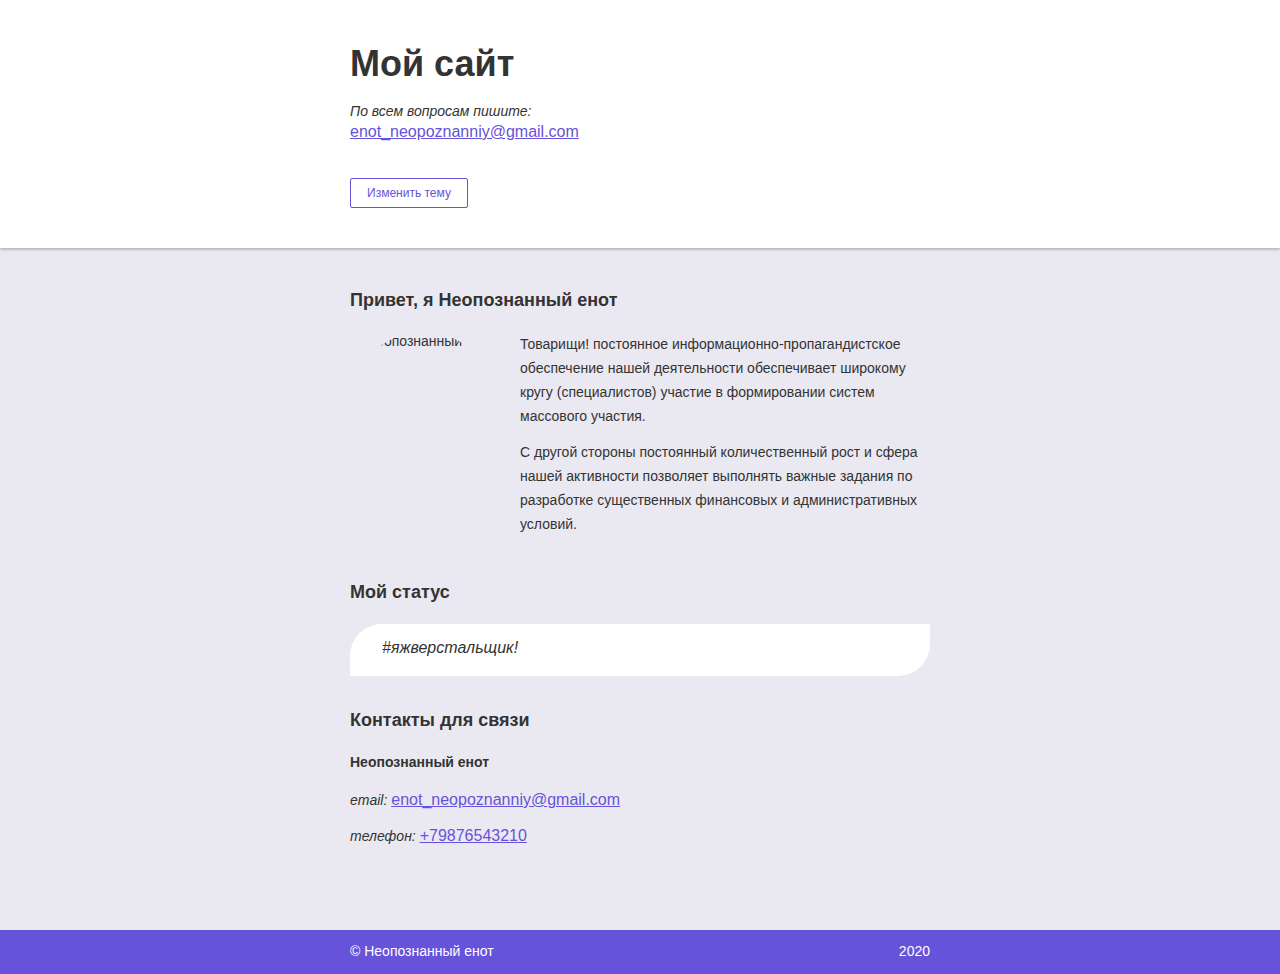
==== index.html @ c96374b6 "upload files" ====
<!DOCTYPE html>
<html lang="ru">
<head>
  <meta charset="utf-8">
  <meta name="viewport" content="width=device-width, initial-scale=1.0">
  <link rel="stylesheet" href="style-themes.css">
  <title>Мой сайт – Неопознанный енот</title>
</head>
<body class="page">
  <header class="page-header">
    <div class="container">
      <h1 class="page-title">Мой сайт</h1>
      <p><i>По всем вопросам пишите:</i><br><a href="mailto:enot_neopoznanniy@gmail.com">enot_neopoznanniy@gmail.com</a></p>
      <button class="theme-button" type="button">Изменить тему</button>
    </div>
  </header>
  <main>
    <section class="about container">
      <h2 class="section-title">Привет, я Неопознанный енот</h2>
      <img class="about-image" src="img/unknown-raccoon.svg" width="147" height="147" alt="Неопознанный енот">
      <div class="about-content">
        <p>Товарищи! постоянное информационно-пропагандистское обеспечение нашей деятельности обеспечивает широкому кругу (специалистов) участие в формировании систем массового участия.</p>
        <p>С другой стороны постоянный количественный рост и сфера нашей активности позволяет выполнять важные задания по разработке существенных финансовых и административных условий.</p>
      </div>
    </section>
    <section class="status container">
      <h2 class="section-title">Мой статус</h2>
      <p>#яжверстальщик!</p>
    </section>
    <section class="contacts container">
      <h2 class="section-title">Контакты для связи</h2>
        <p class="contacts-name">Неопознанный енот</p>
        <p><i>email:</i> <a href="mailto:enot_neopoznanniy@gmail.com">enot_neopoznanniy@gmail.com</a></p>
        <p><i>телефон:</i> <a href="tel:+79876543210">+79876543210</a></p>
    </section>
  </main>
  <footer class="page-footer">
    <div class="container">
      <p>© Неопознанный енот</p>
      <p>2020</p>
    </div>
  </footer>
  <script src="script.js"></script>
</body>
</html>
---- style-themes.css ----
* {
  box-sizing: border-box;
}

.container {
  width: 580px;
  margin: 0 auto;
}

.page {
  display: flex;
  flex-direction: column;
  min-width: 640px;
  min-height: 100vh;
  margin: 0;
  font-family: "Verdana", "Tahoma", sans-serif;
  font-size: 14px;
  line-height: 18px;
  color: #333333;
  background-color: #eae9f2;
}

.section-title {
  width: 100%;
  margin: 0;
  margin-bottom: 20px;
  padding: 0;
  font-weight: bold;
  font-size: 18px;
  line-height: 24px;
}

a {
  color: #6653d9;
}

a:focus {
  outline-color: #b6aaff;
}

.page-header {
  margin-bottom: 40px;
  background-color: #ffffff;
  box-shadow: 0 2px 2px rgba(0, 0, 0, 0.2);
}

.page-header .container {
  padding-top: 40px;
  padding-bottom: 40px;
  background-image: url("img/raccoons.svg");
  background-repeat: no-repeat;
  background-position: bottom right;
  background-size: 290px 212px;
}

.page-header a {
  font-size: 16px;
  line-height: 24px;
}

.page-title {
  margin: 0;
  margin-bottom: 4px;
  padding: 0;
  font-weight: bold;
  font-size: 36px;
  line-height: 48px;
}

.theme-button {
  position: relative;
  margin-top: 20px;
  padding-top: 7px;
  padding-right: 16px;
  padding-bottom: 7px;
  padding-left: 16px;
  font-size: 12px;
  border-radius: 2px;
  background-color: transparent;
  cursor: pointer;
  color: #6653d9;
  border: 1px solid #6653d9;
}

.theme-button:active {
  opacity: 0.8;
}

.theme-button:focus,
.theme-button:hover {
  color: #ffffff;
  background-color: #6653d9;
}
.theme-button:focus {
  outline-color: #b6aaff;
}

.about {
  display: flex;
  flex-wrap: wrap;
  justify-content: space-between;
  margin-bottom: 32px;
 }

.about-image {
   width: 147px;
   height: 147px;
   border-radius: 50%;
 }

.about-content {
   width: 410px;
   font-size: 14px;
   line-height: 24px;
 }

.about-content p {
   margin: 0;
   margin-bottom: 12px;
   padding: 0;
 }

.status {
  margin-bottom: 32px;
}

.status p {
  margin: 0;
  padding-top: 12px;
  padding-right: 32px;
  padding-bottom: 16px;
  padding-left: 32px;
  border-radius: 32px 0;
  font-size: 16px;
  line-height: 24px;
  font-style: italic;
  background-color: #ffffff;
}

.contacts {
  margin-bottom: 82px;
}

.contacts img {
  width: 146px;
  height: 146px;
  margin-right: 24px;
}

.contacts p {
  margin: 0;
  margin-bottom: 12px;
  padding: 0;
  font-size: 14px;
  line-height: 24px;
}

p.contacts-name {
  margin-top: 20px;
  margin-bottom: 16px;
  font-weight: bold;
  line-height: 20px;
}

.contacts a {
  font-size: 16px;
  line-height: 24px;
}

.page-footer {
  margin-top: auto;
  color: #ffffff;
  background-color: #6653d9;
}

.page-footer .container {
  display: flex;
  align-items: center;
  justify-content: space-between;
  padding-top: 12px;
  padding-bottom: 14px;
}

.page-footer p {
  margin: 0;
  padding: 0;
}

/* Тёмная тема */
.dark-theme {
  color: #f2f2f2;
  background-color: #17161a;
}

.dark-theme .page-header{
  background-color: #3f3c53;
  box-shadow: 0 2px 2px rgba(0, 0, 0, 0.6);
}

.dark-theme a {
  color: #9484f2;
}

.dark-theme .theme-button {
  color: #9484f2;
  border: 1px solid #9484f2;
}

.dark-theme .theme-button:focus,
.dark-theme .theme-button:hover {
  color: #17161a;
  background-color: #9484f2;
}

.dark-theme .status p {
  background-color: #2a2930;
}

.dark-theme .page-footer {
  background-color: #373540;
  color: #f2f2f2;
}
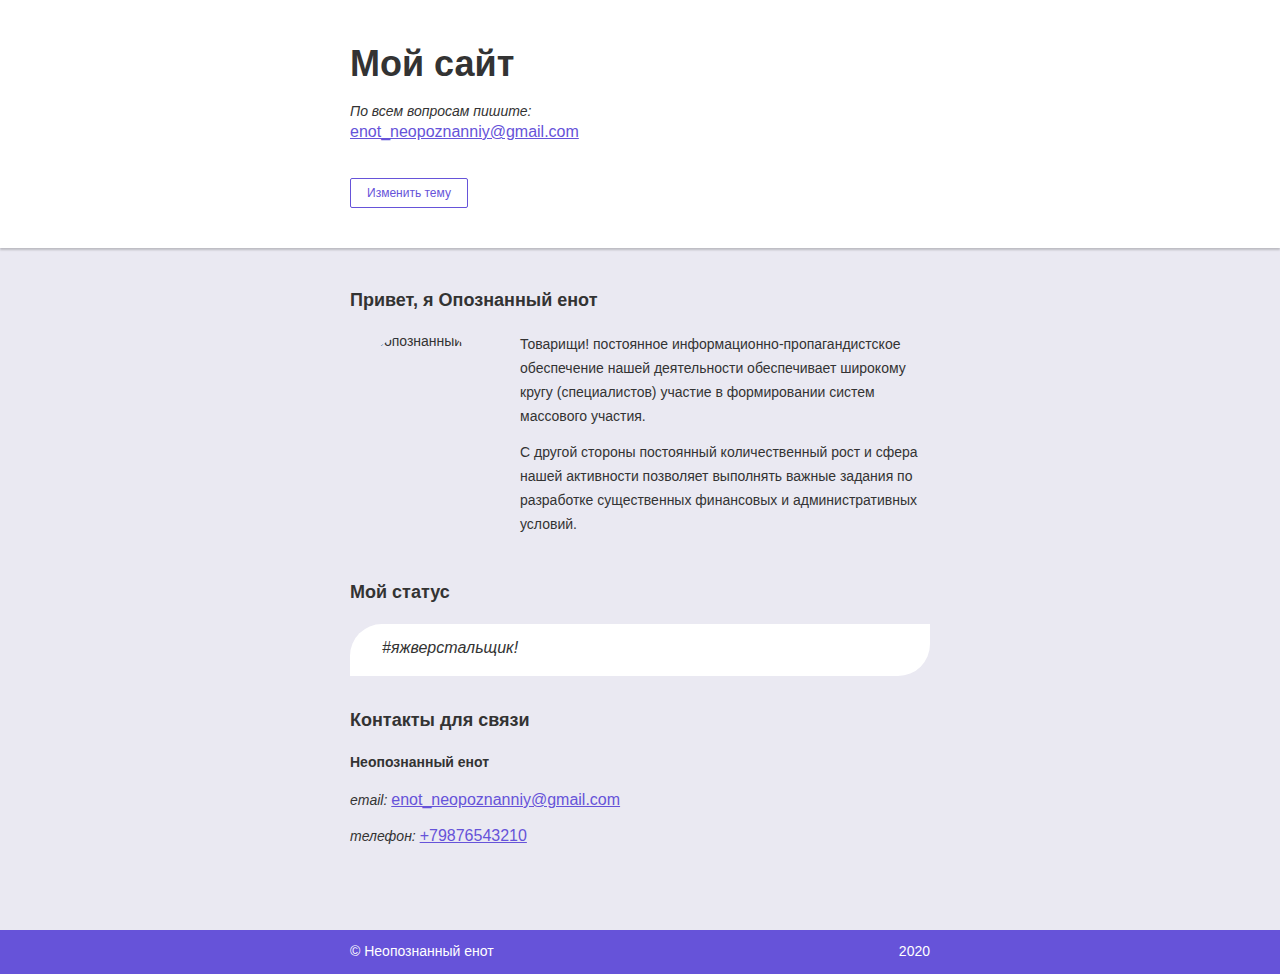
==== commit 55087cb8: "Changes" ====
--- a/index.html
+++ b/index.html
@@ -16,7 +16,7 @@
   </header>
   <main>
     <section class="about container">
-      <h2 class="section-title">Привет, я Неопознанный енот</h2>
+      <h2 class="section-title">Привет, я Опознанный енот</h2>
       <img class="about-image" src="img/unknown-raccoon.svg" width="147" height="147" alt="Неопознанный енот">
       <div class="about-content">
         <p>Товарищи! постоянное информационно-пропагандистское обеспечение нашей деятельности обеспечивает широкому кругу (специалистов) участие в формировании систем массового участия.</p>
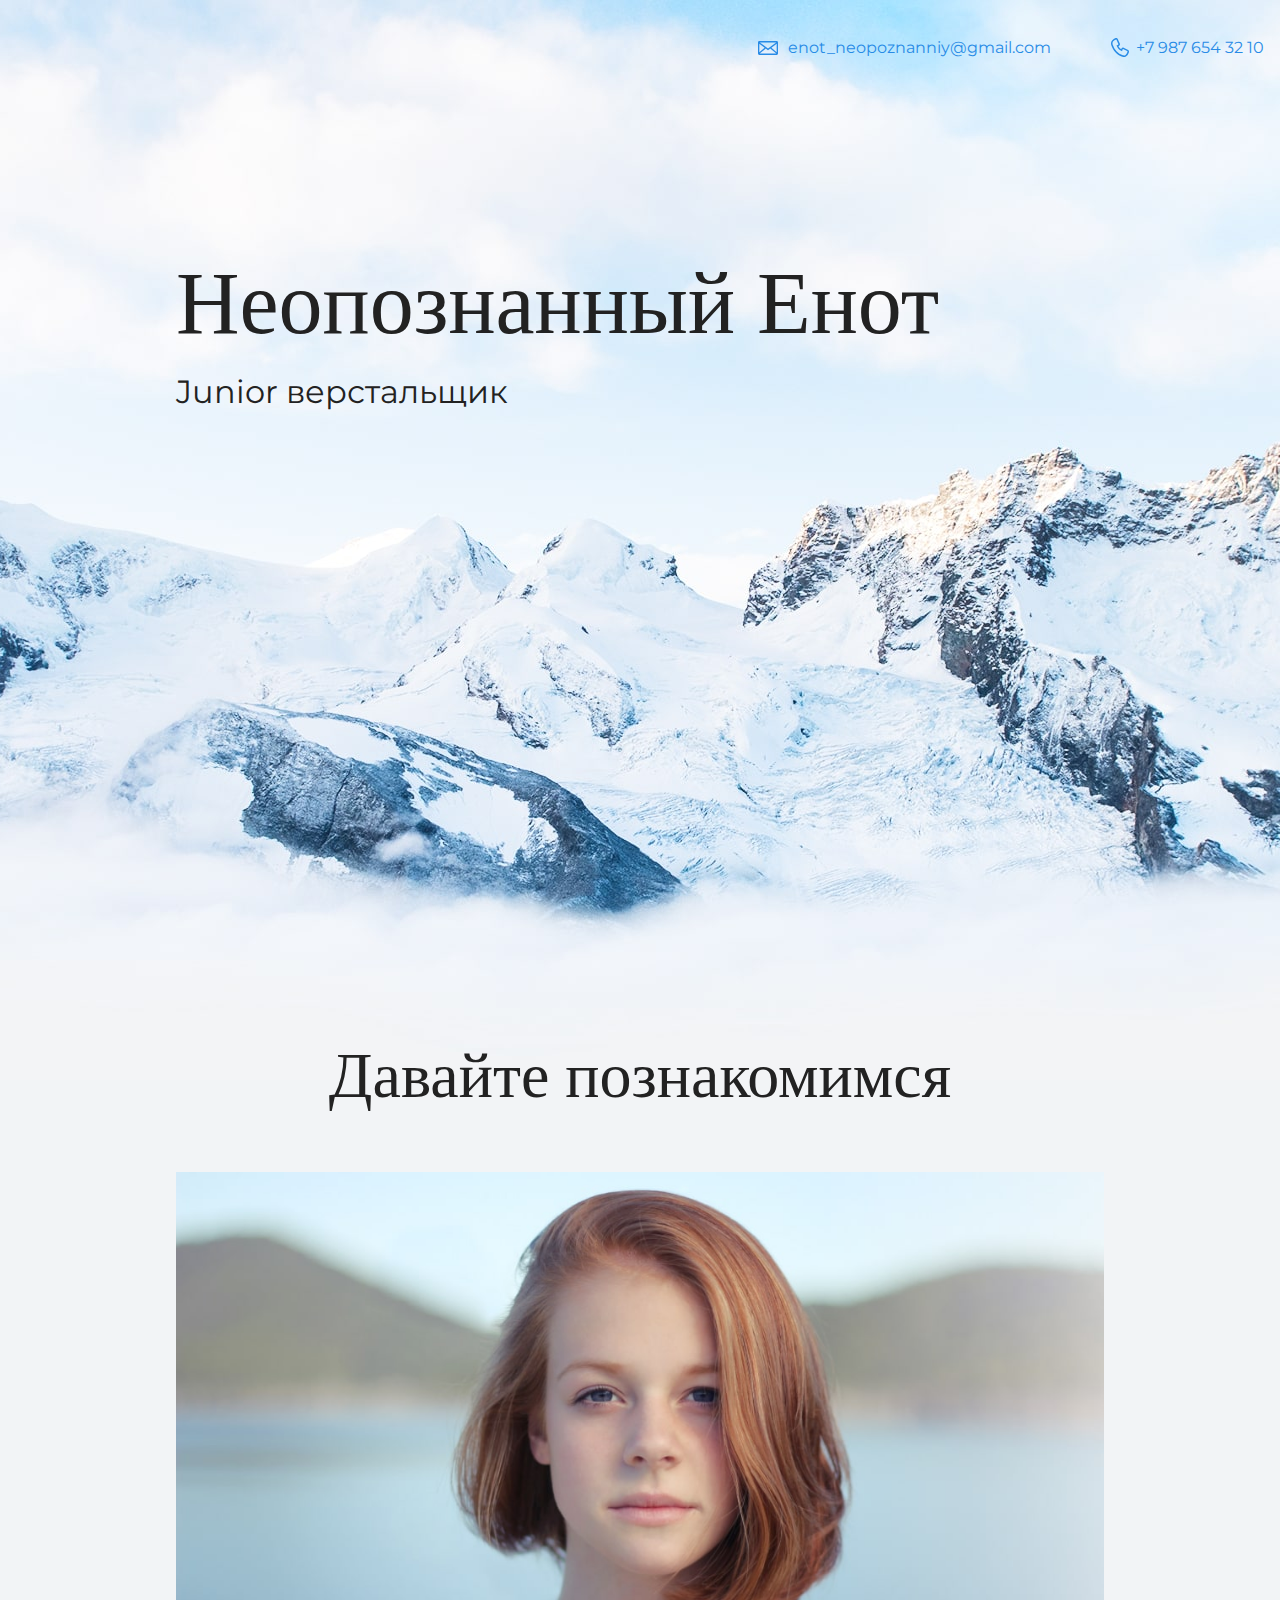
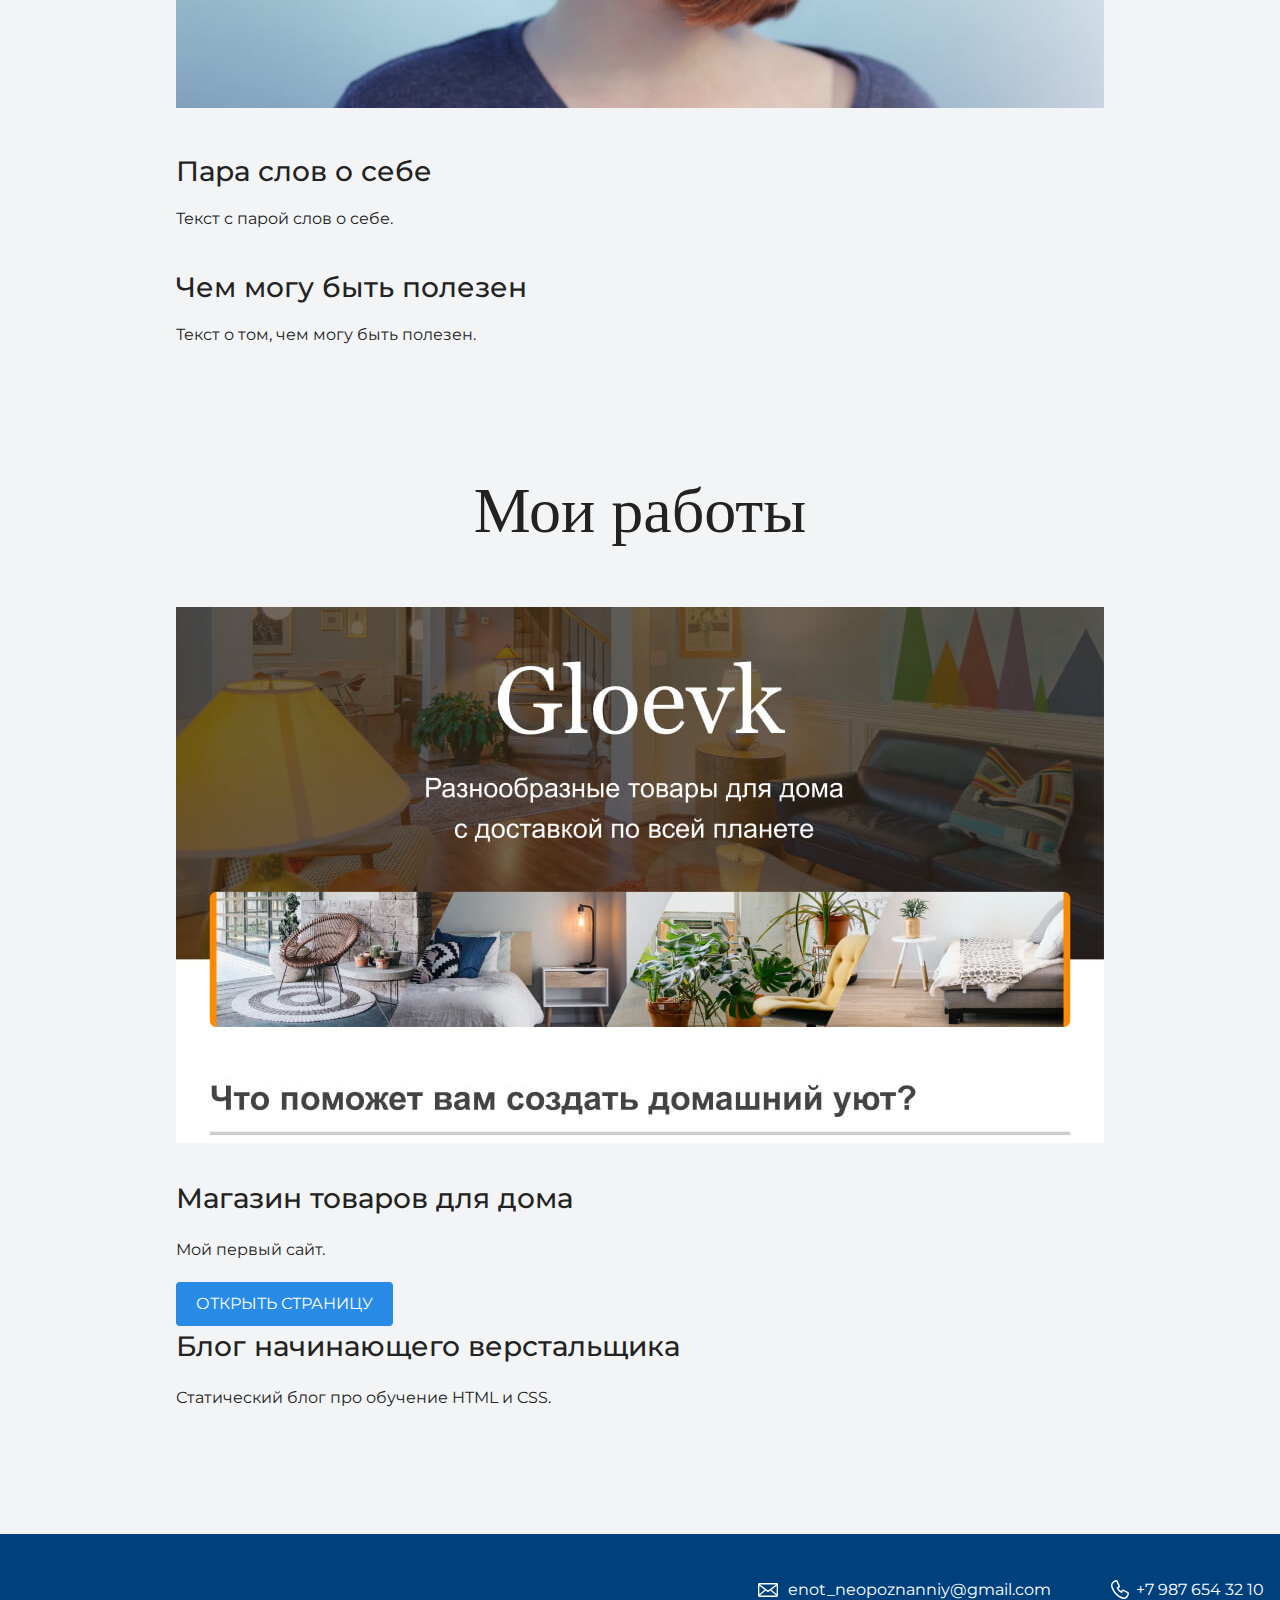
==== commit 8803e35f: "portfolio upload" ====
--- a/index.html
+++ b/index.html
@@ -1,45 +1,54 @@
 <!DOCTYPE html>
 <html lang="ru">
-<head>
-  <meta charset="utf-8">
-  <meta name="viewport" content="width=device-width, initial-scale=1.0">
-  <link rel="stylesheet" href="style-themes.css">
-  <title>Мой сайт – Неопознанный енот</title>
-</head>
-<body class="page">
-  <header class="page-header">
+  <head>
+    <meta charset="UTF-8">
+    <link rel="stylesheet" href="style.css">
+    <link href="https://fonts.googleapis.com/css?family=Montserrat:400,500,700|Old+Standard+TT&display=swap&subset=cyrillic" rel="stylesheet">
+    <title>Портфолио Junior верстальщика</title>
+  </head>
+
+  <body>
+    <header class="page-header">
+      <div class="container">
+        <a class="header-email" href="mailto:enot_neopoznanniy@gmail.com">enot_neopoznanniy@gmail.com</a>
+        <a class="header-phone" href="tel:+79876543210">+7 987 654 32 10</a>
+    </div>
+    </header>
     <div class="container">
-      <h1 class="page-title">Мой сайт</h1>
-      <p><i>По всем вопросам пишите:</i><br><a href="mailto:enot_neopoznanniy@gmail.com">enot_neopoznanniy@gmail.com</a></p>
-      <button class="theme-button" type="button">Изменить тему</button>
+      <section class="hero-image">
+        <h1 class="heading">Неопознанный Енот</h1>
+        <p>Junior верстальщик</p>
+      </section>
+
+      <section class="intro">
+        <h2 class="subheading">Давайте познакомимся</h2>
+        <figure class="user-image">
+          <img src="files/user.jpg" width="928" height="536" alt="Фотография Неопознанного Енота">
+        </figure>
+        <h3>Пара слов о себе</h3>
+        <p>Текст с парой слов о себе.</p>
+        <h3>Чем могу быть полезен</h3>
+        <p>Текст о том, чем могу быть полезен.</p>
+      </section>
+
+      <section class="portfolio">
+        <h2 class="subheading">Мои работы</h2>
+        <figure class="project-image">
+          <img src="files/project.jpg" width="928" height="536" alt="Сайт магазина товаров для дома">
+        </figure>
+        <h3>Магазин товаров для дома</h3>
+        <p>Мой первый сайт.</p>
+        <a class="button" href="source/project/index.html">Открыть страницу</a>
+
+        <h3>Блог начинающего верстальщика</h3>
+        <p>Статический блог про обучение HTML и CSS.</p>
+      </section>
     </div>
-  </header>
-  <main>
-    <section class="about container">
-      <h2 class="section-title">Привет, я Опознанный енот</h2>
-      <img class="about-image" src="img/unknown-raccoon.svg" width="147" height="147" alt="Неопознанный енот">
-      <div class="about-content">
-        <p>Товарищи! постоянное информационно-пропагандистское обеспечение нашей деятельности обеспечивает широкому кругу (специалистов) участие в формировании систем массового участия.</p>
-        <p>С другой стороны постоянный количественный рост и сфера нашей активности позволяет выполнять важные задания по разработке существенных финансовых и административных условий.</p>
-      </div>
-    </section>
-    <section class="status container">
-      <h2 class="section-title">Мой статус</h2>
-      <p>#яжверстальщик!</p>
-    </section>
-    <section class="contacts container">
-      <h2 class="section-title">Контакты для связи</h2>
-        <p class="contacts-name">Неопознанный енот</p>
-        <p><i>email:</i> <a href="mailto:enot_neopoznanniy@gmail.com">enot_neopoznanniy@gmail.com</a></p>
-        <p><i>телефон:</i> <a href="tel:+79876543210">+79876543210</a></p>
-    </section>
-  </main>
-  <footer class="page-footer">
-    <div class="container">
-      <p>© Неопознанный енот</p>
-      <p>2020</p>
+    <footer class="page-footer">
+      <div class="container">
+        <a class="footer-email" href="mailto:enot_neopoznanniy@gmail.com">enot_neopoznanniy@gmail.com</a>
+        <a class="footer-phone" href="tel:+79876543210">+7 987 654 32 10</a>
     </div>
-  </footer>
-  <script src="script.js"></script>
-</body>
-</html>
+    </footer>
+  </body>
+</html>--- a/style.css
+++ b/style.css
@@ -0,0 +1,194 @@
+body {
+  margin: 0;
+  min-width: 960px;
+  font-family: "Montserrat", "Helvetica", "Arial", sans-serif;
+  font-size: 16px;
+  line-height: 32px;
+  color: #222222;
+  background-color: #f2f4f6;
+  background-image: url("img/hero-bg.jpg");
+  background-repeat: no-repeat;
+  background-position: top center;
+}
+
+.container {
+  max-width: 928px;
+  margin: 0 auto;
+  padding: 0 16px;
+}
+
+.page-header {
+  margin: 0 0 160px;
+  padding: 32px 0 32px;
+}
+
+.page-header .container,
+.page-footer .container {
+  max-width: 1408px;
+  text-align: right;
+}
+
+.page-header a {
+  margin-left: 56px;
+  color: #288be6;
+  text-decoration: none;
+  background-repeat: no-repeat;
+  background-position: left;
+}
+
+.header-email {
+  padding-left: 30px;
+  background-image: url("img/icon-email-header.svg");
+}
+
+.header-phone {
+  padding-left: 25px;
+  background-image: url("img/icon-phone-header.svg");
+}
+
+.hero-image {
+  margin-bottom: 620px;
+}
+
+.hero-image .container {
+  max-width: 1408px;
+  text-align: center;
+}
+
+.heading {
+  margin: 0 0 16px;
+  font-family: "Old Standard TT", "Times", "Times New Roman", serif;
+  font-size: 88px;
+  line-height: 96px;
+  font-weight: 400;
+}
+
+.hero-image p {
+  margin: 0;
+  font-size: 32px;
+  line-height: 48px;
+}
+
+.intro {
+  margin: 0 0 120px;
+}
+
+.subheading {
+  margin: 0 0 56px;
+  font-family: "Old Standard TT", "Times", "Times New Roman", serif;
+  font-size: 64px;
+  line-height: 80px;
+  font-weight: 400;
+  text-align: center;
+}
+
+.user-image {
+  margin: 0 0 32px;
+  text-align: center;
+}
+
+.intro h3,
+.portfolio h3 {
+  margin: 0 0 12px;
+  font-size: 28px;
+  line-height: 40px;
+  font-weight: 500;
+}
+
+.intro p {
+  margin: 0 0 32px;
+}
+
+.skills-list {
+  margin: 0;
+  padding: 0;
+}
+
+.skills-list dt {
+  padding-left: 32px;
+  background-repeat: no-repeat;
+  background-position: left;
+}
+
+.skill-html {
+  background-image: url("img/icon-html.svg");
+}
+
+.skill-css {
+  background-image: url("img/icon-css.svg");
+}
+
+.level {
+  margin: 4px 0 16px;
+  padding: 0;
+  height: 14px;
+  font-size: 0;
+  background-color: #ffffff;
+  border: 1px solid #86c3fa;
+  border-radius: 8px;
+}
+
+.level div {
+  margin: 1px;
+  height: 12px;
+  background-color: #288be6;
+  border-radius: 6px;
+}
+
+.portfolio {
+  margin: 0 0 120px;
+}
+
+.projects {
+  margin: 0;
+  padding: 0;
+  list-style: none;
+}
+
+.projects li {
+  margin: 0 0 80px;
+}
+
+.project-image {
+  margin: 0 0 24px;
+  text-align: center;
+}
+
+.projects p {
+  margin: 0 0 24px;
+}
+
+.button {
+  padding: 6px 20px;
+  display: inline-block;
+  vertical-align: baseline;
+  text-decoration: none;
+  text-transform: uppercase;
+  border-radius: 4px;
+  background-color: #288be6;
+  color: #ffffff;
+}
+
+.page-footer {
+  padding: 40px 0;
+  background-color: #00417d;
+  color: #ffffff;
+}
+
+.page-footer a {
+  margin-left: 56px;
+  color: inherit;
+  text-decoration: none;
+  background-repeat: no-repeat;
+  background-position: left;
+}
+
+.footer-email {
+  padding-left: 30px;
+  background-image: url("img/icon-email-footer.svg");
+}
+
+.footer-phone {
+  padding-left: 25px;
+  background-image: url("img/icon-phone-footer.svg");
+}